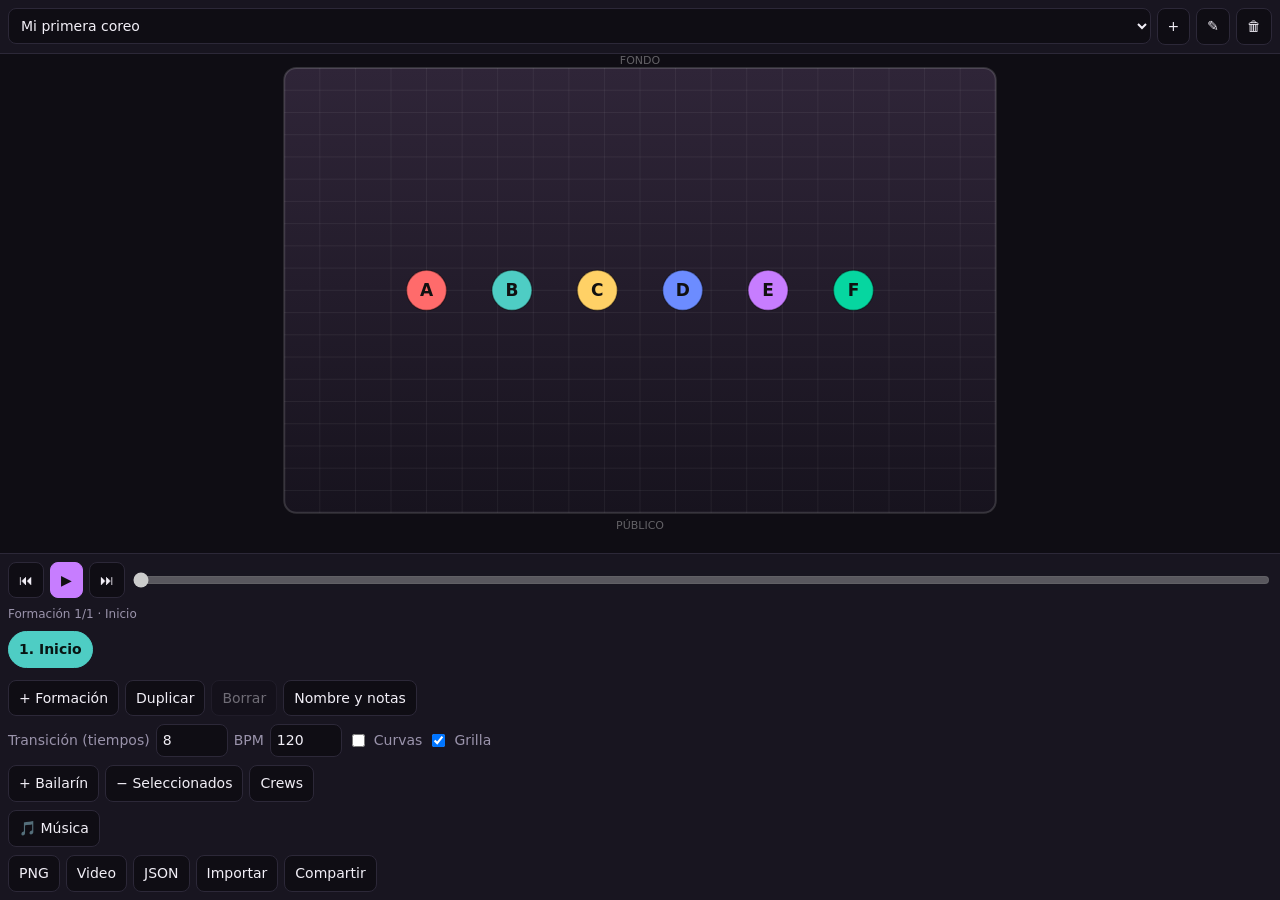
==== index.html @ 84579978 "Add files via upload" ====
<!doctype html>
<html lang="es">
<head>
  <meta charset="utf-8">
  <meta name="viewport" content="width=device-width,initial-scale=1,viewport-fit=cover">
  <meta name="theme-color" content="#0f0d14">
  <meta name="apple-mobile-web-app-capable" content="yes">
  <meta name="apple-mobile-web-app-title" content="Escenario">
  <title>Escenario · Formaciones</title>
  <link rel="manifest" href="manifest.json">
  <link rel="icon" href="icon.svg" type="image/svg+xml">
  <link rel="stylesheet" href="styles.css">
</head>
<body>
  <header class="top">
    <select id="choreoSelect" aria-label="Coreografía"></select>
    <button id="btnNewChoreo" title="Nueva coreografía">+</button>
    <button id="btnRenameChoreo" title="Renombrar">✎</button>
    <button id="btnDeleteChoreo" title="Eliminar coreografía">🗑</button>
  </header>

  <main>
    <div class="stage-wrap">
      <canvas id="stage"></canvas>
    </div>

    <section class="bar">
      <div class="transport">
        <button id="btnPrev" title="Formación anterior">⏮</button>
        <button id="btnPlay" class="primary" title="Reproducir">▶</button>
        <button id="btnNext" title="Formación siguiente">⏭</button>
        <input id="scrub" type="range" min="0" max="1000" value="0" aria-label="Línea de tiempo">
      </div>
      <div class="row"><span id="status" class="status"></span></div>
      <div id="frames" class="chips"></div>

      <div class="row">
        <button id="btnAddFrame">+ Formación</button>
        <button id="btnDupFrame">Duplicar</button>
        <button id="btnDelFrame">Borrar</button>
        <button id="btnNotes">Nombre y notas</button>
      </div>

      <div class="row">
        <label>Transición (tiempos) <input id="transBeats" type="number" min="1" max="64" value="8"></label>
        <label>BPM <input id="bpm" type="number" min="30" max="300" value="120"></label>
        <label><input id="curved" type="checkbox"> Curvas</label>
        <label><input id="snap" type="checkbox" checked> Grilla</label>
      </div>

      <div class="row">
        <button id="btnAddDancer">+ Bailarín</button>
        <button id="btnRemoveDancer">− Seleccionados</button>
        <button id="btnCrews">Crews</button>
      </div>

      <div class="row">
        <button id="btnMusic">🎵 Música</button>
        <span id="audioName" class="muted"></span>
        <input id="audioFile" type="file" accept="audio/*" hidden>
      </div>

      <div class="row">
        <button id="btnExportPng">PNG</button>
        <button id="btnExportVideo">Video</button>
        <button id="btnExportJson">JSON</button>
        <button id="btnImport">Importar</button>
        <button id="btnShare">Compartir</button>
      </div>
      <input id="importFile" type="file" accept="application/json,.json" hidden>
    </section>
  </main>

  <dialog id="dlgNotes">
    <h3>Formación</h3>
    <input id="frameName" type="text" maxlength="30" placeholder="Nombre de la formación">
    <textarea id="notesText" rows="6" placeholder="Notas para los bailarines…"></textarea>
    <div class="row"><button data-close>Listo</button></div>
  </dialog>

  <dialog id="dlgCrews">
    <h3>Crews</h3>
    <div id="crewList"></div>
    <div class="row">
      <button id="btnCrewFromSel">Crear con seleccionados</button>
      <button id="btnCrewClear">Quitar de crew</button>
      <button data-close>Cerrar</button>
    </div>
  </dialog>

  <div id="toast" class="toast" role="status"></div>

  <script src="app.js"></script>
</body>
</html>
---- styles.css ----
:root {
  --bg: #0f0d14;
  --panel: #181520;
  --line: #2c2838;
  --txt: #f2eff7;
  --muted: #9a93ab;
  --acc: #c77dff;
  --acc2: #4ecdc4;
}

* { box-sizing: border-box; }

html, body {
  height: 100%;
  margin: 0;
  background: var(--bg);
  color: var(--txt);
  font: 14px/1.35 system-ui, -apple-system, "Segoe UI", Roboto, sans-serif;
  overflow: hidden;
}

body {
  display: flex;
  flex-direction: column;
  height: 100dvh;
}

header.top {
  display: flex;
  gap: 6px;
  align-items: center;
  padding: 8px;
  padding-top: calc(8px + env(safe-area-inset-top));
  background: var(--panel);
  border-bottom: 1px solid var(--line);
}

header.top select {
  flex: 1;
  min-width: 0;
  background: var(--bg);
  color: var(--txt);
  border: 1px solid var(--line);
  border-radius: 8px;
  padding: 8px;
  font: inherit;
}

main {
  flex: 1;
  display: flex;
  flex-direction: column;
  min-height: 0;
}

.stage-wrap {
  flex: 1;
  min-height: 200px;
  position: relative;
}

#stage {
  position: absolute;
  inset: 0;
  width: 100%;
  height: 100%;
  display: block;
  touch-action: none;
}

.bar {
  background: var(--panel);
  border-top: 1px solid var(--line);
  padding: 8px;
  padding-bottom: calc(8px + env(safe-area-inset-bottom));
  display: flex;
  flex-direction: column;
  gap: 8px;
  max-height: 45dvh;
  overflow: auto;
}

.row {
  display: flex;
  flex-wrap: wrap;
  gap: 6px;
  align-items: center;
}

.transport {
  display: flex;
  gap: 6px;
  align-items: center;
}

.transport input[type=range] {
  flex: 1;
  min-width: 0;
}

button {
  background: var(--bg);
  color: var(--txt);
  border: 1px solid var(--line);
  border-radius: 8px;
  padding: 8px 10px;
  font: inherit;
  cursor: pointer;
  min-height: 36px;
}

button.primary {
  background: var(--acc);
  border-color: var(--acc);
  color: #111;
  font-weight: 700;
}

button:disabled { opacity: .4; cursor: default; }

input[type=number] {
  width: 72px;
  background: var(--bg);
  color: var(--txt);
  border: 1px solid var(--line);
  border-radius: 8px;
  padding: 6px;
  font: inherit;
}

label {
  display: flex;
  gap: 6px;
  align-items: center;
  color: var(--muted);
}

.chips {
  display: flex;
  gap: 6px;
  overflow-x: auto;
  padding-bottom: 4px;
}

.chip {
  white-space: nowrap;
  border-radius: 999px;
}

.chip.on {
  background: var(--acc2);
  color: #081513;
  border-color: var(--acc2);
  font-weight: 700;
}

.status {
  color: var(--muted);
  font-size: 12px;
  white-space: nowrap;
}

.muted { color: var(--muted); }

.dot::after {
  content: "•";
  color: var(--acc2);
  margin-left: 4px;
}

dialog {
  background: var(--panel);
  color: var(--txt);
  border: 1px solid var(--line);
  border-radius: 14px;
  width: min(94vw, 460px);
  padding: 16px;
}

dialog::backdrop { background: rgba(0, 0, 0, .6); }

dialog h3 { margin: 0 0 10px; }

dialog input[type=text],
dialog textarea {
  width: 100%;
  background: var(--bg);
  color: var(--txt);
  border: 1px solid var(--line);
  border-radius: 8px;
  padding: 8px;
  font: inherit;
  margin-bottom: 8px;
}

.crew {
  display: flex;
  align-items: center;
  gap: 8px;
  padding: 6px 0;
  border-bottom: 1px solid var(--line);
}

.crew strong { flex: 1; }

.swatch {
  width: 14px;
  height: 14px;
  border-radius: 50%;
}

.toast {
  position: fixed;
  left: 50%;
  bottom: 24px;
  transform: translateX(-50%) translateY(20px);
  background: #fff;
  color: #111;
  padding: 10px 14px;
  border-radius: 10px;
  opacity: 0;
  transition: opacity .25s, transform .25s;
  pointer-events: none;
  max-width: 90vw;
  z-index: 10;
}

.toast.show {
  opacity: 1;
  transform: translateX(-50%);
}
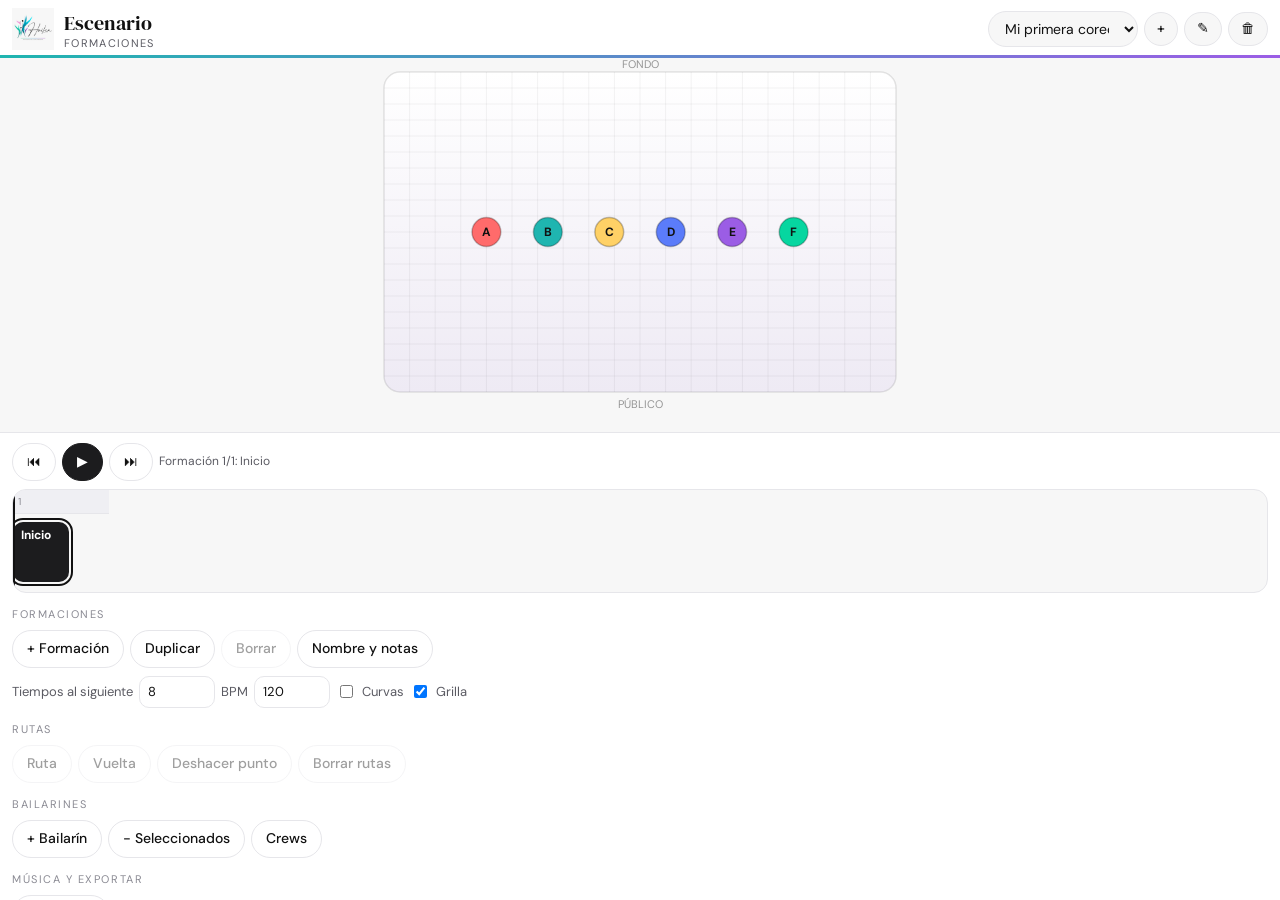
==== commit 8d61a445: "Add files via upload" ====
--- a/index.html
+++ b/index.html
@@ -3,20 +3,30 @@
 <head>
   <meta charset="utf-8">
   <meta name="viewport" content="width=device-width,initial-scale=1,viewport-fit=cover">
-  <meta name="theme-color" content="#0f0d14">
+  <meta name="theme-color" content="#F7F7F7">
   <meta name="apple-mobile-web-app-capable" content="yes">
   <meta name="apple-mobile-web-app-title" content="Escenario">
-  <title>Escenario · Formaciones</title>
+  <title>Escenario · Huilén</title>
   <link rel="manifest" href="manifest.json">
-  <link rel="icon" href="icon.svg" type="image/svg+xml">
+  <link rel="icon" href="logo.png" type="image/png">
+  <link rel="preconnect" href="https://fonts.googleapis.com">
+  <link rel="preconnect" href="https://fonts.gstatic.com" crossorigin>
+  <link href="https://fonts.googleapis.com/css2?family=DM+Serif+Display&family=DM+Sans:wght@400;500;700&display=swap" rel="stylesheet">
   <link rel="stylesheet" href="styles.css">
 </head>
 <body>
   <header class="top">
-    <select id="choreoSelect" aria-label="Coreografía"></select>
-    <button id="btnNewChoreo" title="Nueva coreografía">+</button>
-    <button id="btnRenameChoreo" title="Renombrar">✎</button>
-    <button id="btnDeleteChoreo" title="Eliminar coreografía">🗑</button>
+    <img src="logo.png" alt="Huilén" class="logo">
+    <div class="brand">
+      <strong>Escenario</strong>
+      <span>Formaciones</span>
+    </div>
+    <div class="top-actions">
+      <select id="choreoSelect" aria-label="Coreografía"></select>
+      <button id="btnNewChoreo" class="pill" title="Nueva coreografía">+</button>
+      <button id="btnRenameChoreo" class="pill" title="Renombrar">✎</button>
+      <button id="btnDeleteChoreo" class="pill" title="Eliminar coreografía">🗑</button>
+    </div>
   </header>
 
   <main>
@@ -29,11 +39,12 @@
         <button id="btnPrev" title="Formación anterior">⏮</button>
         <button id="btnPlay" class="primary" title="Reproducir">▶</button>
         <button id="btnNext" title="Formación siguiente">⏭</button>
-        <input id="scrub" type="range" min="0" max="1000" value="0" aria-label="Línea de tiempo">
+        <span id="status" class="status"></span>
       </div>
-      <div class="row"><span id="status" class="status"></span></div>
-      <div id="frames" class="chips"></div>
 
+      <div id="timeline" class="timeline" aria-label="Línea de tiempo"></div>
+
+      <p class="eyebrow">Formaciones</p>
       <div class="row">
         <button id="btnAddFrame">+ Formación</button>
         <button id="btnDupFrame">Duplicar</button>
@@ -42,24 +53,33 @@
       </div>
 
       <div class="row">
-        <label>Transición (tiempos) <input id="transBeats" type="number" min="1" max="64" value="8"></label>
+        <label>Tiempos al siguiente <input id="transBeats" type="number" min="1" max="64" value="8"></label>
         <label>BPM <input id="bpm" type="number" min="30" max="300" value="120"></label>
         <label><input id="curved" type="checkbox"> Curvas</label>
         <label><input id="snap" type="checkbox" checked> Grilla</label>
       </div>
 
+      <p class="eyebrow">Rutas</p>
+      <div class="row">
+        <button id="btnToolRoute" title="Toca el escenario para añadir puntos de ruta a los seleccionados">Ruta</button>
+        <button id="btnToolTurn" title="Toca el centro de giro para hacer dar vueltas a los seleccionados">Vuelta</button>
+        <button id="btnUndoWp">Deshacer punto</button>
+        <button id="btnClearRoutes">Borrar rutas</button>
+      </div>
+
+      <p class="eyebrow">Bailarines</p>
       <div class="row">
         <button id="btnAddDancer">+ Bailarín</button>
         <button id="btnRemoveDancer">− Seleccionados</button>
         <button id="btnCrews">Crews</button>
       </div>
 
+      <p class="eyebrow">Música y exportar</p>
       <div class="row">
         <button id="btnMusic">🎵 Música</button>
         <span id="audioName" class="muted"></span>
         <input id="audioFile" type="file" accept="audio/*" hidden>
       </div>
-
       <div class="row">
         <button id="btnExportPng">PNG</button>
         <button id="btnExportVideo">Video</button>
--- a/styles.css
+++ b/styles.css
@@ -1,11 +1,15 @@
 :root {
-  --bg: #0f0d14;
-  --panel: #181520;
-  --line: #2c2838;
-  --txt: #f2eff7;
-  --muted: #9a93ab;
-  --acc: #c77dff;
-  --acc2: #4ecdc4;
+  --bg: #f7f7f7;
+  --card: #ffffff;
+  --ink: #111111;
+  --ink-soft: #5b5b63;
+  --muted: #8a8a93;
+  --line: #e6e6ea;
+  --dark: #1c1c1e;
+  --teal: #1fb5b0;
+  --purple: #9b5de5;
+  --grad: linear-gradient(90deg, var(--teal), var(--purple));
+  --radius: 14px;
 }
 
 * { box-sizing: border-box; }
@@ -14,8 +18,8 @@
   height: 100%;
   margin: 0;
   background: var(--bg);
-  color: var(--txt);
-  font: 14px/1.35 system-ui, -apple-system, "Segoe UI", Roboto, sans-serif;
+  color: var(--ink);
+  font: 14px/1.4 "DM Sans", system-ui, -apple-system, "Segoe UI", Roboto, sans-serif;
   overflow: hidden;
 }
 
@@ -25,24 +29,68 @@
   height: 100dvh;
 }
 
+/* ----- Cabecera ----- */
 header.top {
+  position: relative;
+  display: flex;
+  gap: 10px;
+  align-items: center;
+  padding: 8px 12px;
+  padding-top: calc(8px + env(safe-area-inset-top));
+  background: var(--card);
+}
+
+header.top::after {
+  content: "";
+  position: absolute;
+  left: 0;
+  right: 0;
+  bottom: 0;
+  height: 3px;
+  background: var(--grad);
+}
+
+.logo {
+  width: 42px;
+  height: 42px;
+  object-fit: contain;
+  flex: none;
+}
+
+.brand {
+  display: flex;
+  flex-direction: column;
+  line-height: 1.1;
+  min-width: 0;
+}
+
+.brand strong {
+  font: 400 20px "DM Serif Display", Georgia, serif;
+  color: var(--ink);
+}
+
+.brand span {
+  font-size: 11px;
+  letter-spacing: .12em;
+  text-transform: uppercase;
+  color: var(--ink-soft);
+}
+
+.top-actions {
+  margin-left: auto;
   display: flex;
   gap: 6px;
   align-items: center;
-  padding: 8px;
-  padding-top: calc(8px + env(safe-area-inset-top));
-  background: var(--panel);
-  border-bottom: 1px solid var(--line);
+  min-width: 0;
 }
 
 header.top select {
-  flex: 1;
-  min-width: 0;
+  max-width: 150px;
   background: var(--bg);
-  color: var(--txt);
-  border: 1px solid var(--line);
-  border-radius: 8px;
-  padding: 8px;
+  color: var(--ink);
+  border: 1px solid var(--line);
+  border-radius: 999px;
+  padding: 7px 12px;
   font: inherit;
 }
 
@@ -55,7 +103,7 @@
 
 .stage-wrap {
   flex: 1;
-  min-height: 200px;
+  min-height: 180px;
   position: relative;
 }
 
@@ -68,16 +116,25 @@
   touch-action: none;
 }
 
+/* ----- Panel inferior ----- */
 .bar {
-  background: var(--panel);
+  background: var(--card);
   border-top: 1px solid var(--line);
-  padding: 8px;
-  padding-bottom: calc(8px + env(safe-area-inset-bottom));
+  padding: 10px 12px;
+  padding-bottom: calc(10px + env(safe-area-inset-bottom));
   display: flex;
   flex-direction: column;
   gap: 8px;
-  max-height: 45dvh;
+  max-height: 52dvh;
   overflow: auto;
+}
+
+.eyebrow {
+  margin: 6px 0 0;
+  font-size: 11px;
+  letter-spacing: .14em;
+  text-transform: uppercase;
+  color: var(--muted);
 }
 
 .row {
@@ -93,38 +150,169 @@
   align-items: center;
 }
 
-.transport input[type=range] {
-  flex: 1;
+.status {
+  color: var(--ink-soft);
+  font-size: 12px;
+  white-space: nowrap;
+  overflow: hidden;
+  text-overflow: ellipsis;
   min-width: 0;
 }
 
+/* ----- Línea de tiempo ----- */
+.timeline {
+  position: relative;
+  overflow-x: auto;
+  overflow-y: hidden;
+  height: 104px;
+  flex: none;
+  background: var(--bg);
+  border: 1px solid var(--line);
+  border-radius: var(--radius);
+  touch-action: pan-x;
+}
+
+.tl-track {
+  position: relative;
+  height: 100%;
+}
+
+.tl-ruler {
+  position: absolute;
+  top: 0;
+  left: 0;
+  right: 0;
+  height: 24px;
+  background: #efeff3;
+  border-bottom: 1px solid var(--line);
+  touch-action: none;
+  cursor: pointer;
+}
+
+.tl-tick {
+  position: absolute;
+  top: 0;
+  height: 24px;
+  line-height: 24px;
+  padding-left: 4px;
+  border-left: 1px solid rgba(0, 0, 0, .12);
+  color: var(--muted);
+  font-size: 10px;
+  pointer-events: none;
+}
+
+.tl-block {
+  position: absolute;
+  top: 32px;
+  height: 60px;
+  border-radius: 10px;
+  padding: 5px 8px;
+  background: var(--grad);
+  color: #fff;
+  cursor: pointer;
+  overflow: visible;
+}
+
+.tl-block.end {
+  background: var(--dark);
+}
+
+.tl-block.on {
+  outline: 2px solid var(--ink);
+  outline-offset: 2px;
+}
+
+.tl-label {
+  display: block;
+  font-weight: 700;
+  font-size: 12px;
+  white-space: nowrap;
+  overflow: hidden;
+  text-overflow: ellipsis;
+}
+
+.tl-sub {
+  display: block;
+  font-size: 10px;
+  opacity: .9;
+  white-space: nowrap;
+  overflow: hidden;
+  text-overflow: ellipsis;
+}
+
+.tl-handle {
+  position: absolute;
+  top: 0;
+  right: -8px;
+  width: 16px;
+  height: 100%;
+  cursor: ew-resize;
+  touch-action: none;
+  z-index: 3;
+}
+
+.tl-handle::after {
+  content: "";
+  position: absolute;
+  left: 6px;
+  top: 14px;
+  bottom: 14px;
+  width: 4px;
+  border-radius: 2px;
+  background: rgba(255, 255, 255, .9);
+}
+
+.tl-playhead {
+  position: absolute;
+  top: 0;
+  bottom: 0;
+  width: 2px;
+  background: var(--ink);
+  pointer-events: none;
+  z-index: 4;
+}
+
+/* ----- Botones y campos ----- */
 button {
-  background: var(--bg);
-  color: var(--txt);
-  border: 1px solid var(--line);
-  border-radius: 8px;
-  padding: 8px 10px;
+  background: var(--card);
+  color: var(--ink);
+  border: 1px solid var(--line);
+  border-radius: 999px;
+  padding: 8px 14px;
   font: inherit;
+  font-weight: 500;
   cursor: pointer;
   min-height: 36px;
 }
 
+button.pill {
+  padding: 6px 12px;
+  min-height: 34px;
+  background: var(--bg);
+}
+
 button.primary {
-  background: var(--acc);
-  border-color: var(--acc);
-  color: #111;
+  background: var(--dark);
+  border-color: var(--dark);
+  color: #fff;
   font-weight: 700;
 }
 
+button.on {
+  background: var(--teal);
+  border-color: var(--teal);
+  color: #fff;
+}
+
 button:disabled { opacity: .4; cursor: default; }
 
 input[type=number] {
-  width: 72px;
-  background: var(--bg);
-  color: var(--txt);
-  border: 1px solid var(--line);
-  border-radius: 8px;
-  padding: 6px;
+  width: 76px;
+  background: var(--card);
+  color: var(--ink);
+  border: 1px solid var(--line);
+  border-radius: 10px;
+  padding: 6px 8px;
   font: inherit;
 }
 
@@ -132,63 +320,44 @@
   display: flex;
   gap: 6px;
   align-items: center;
-  color: var(--muted);
-}
-
-.chips {
-  display: flex;
-  gap: 6px;
-  overflow-x: auto;
-  padding-bottom: 4px;
-}
-
-.chip {
-  white-space: nowrap;
-  border-radius: 999px;
-}
-
-.chip.on {
-  background: var(--acc2);
-  color: #081513;
-  border-color: var(--acc2);
-  font-weight: 700;
-}
-
-.status {
-  color: var(--muted);
-  font-size: 12px;
-  white-space: nowrap;
+  color: var(--ink-soft);
+  font-size: 13px;
 }
 
 .muted { color: var(--muted); }
 
 .dot::after {
   content: "•";
-  color: var(--acc2);
+  color: var(--purple);
   margin-left: 4px;
 }
 
+/* ----- Diálogos ----- */
 dialog {
-  background: var(--panel);
-  color: var(--txt);
-  border: 1px solid var(--line);
-  border-radius: 14px;
+  background: var(--card);
+  color: var(--ink);
+  border: 1px solid var(--line);
+  border-radius: 18px;
   width: min(94vw, 460px);
-  padding: 16px;
-}
-
-dialog::backdrop { background: rgba(0, 0, 0, .6); }
-
-dialog h3 { margin: 0 0 10px; }
+  padding: 18px;
+  box-shadow: 0 20px 50px rgba(0, 0, 0, .15);
+}
+
+dialog::backdrop { background: rgba(20, 20, 24, .35); }
+
+dialog h3 {
+  margin: 0 0 12px;
+  font: 400 22px "DM Serif Display", Georgia, serif;
+}
 
 dialog input[type=text],
 dialog textarea {
   width: 100%;
   background: var(--bg);
-  color: var(--txt);
-  border: 1px solid var(--line);
-  border-radius: 8px;
-  padding: 8px;
+  color: var(--ink);
+  border: 1px solid var(--line);
+  border-radius: 10px;
+  padding: 8px 10px;
   font: inherit;
   margin-bottom: 8px;
 }
@@ -197,7 +366,7 @@
   display: flex;
   align-items: center;
   gap: 8px;
-  padding: 6px 0;
+  padding: 8px 0;
   border-bottom: 1px solid var(--line);
 }
 
@@ -214,10 +383,10 @@
   left: 50%;
   bottom: 24px;
   transform: translateX(-50%) translateY(20px);
-  background: #fff;
-  color: #111;
-  padding: 10px 14px;
-  border-radius: 10px;
+  background: var(--dark);
+  color: #fff;
+  padding: 10px 16px;
+  border-radius: 999px;
   opacity: 0;
   transition: opacity .25s, transform .25s;
   pointer-events: none;
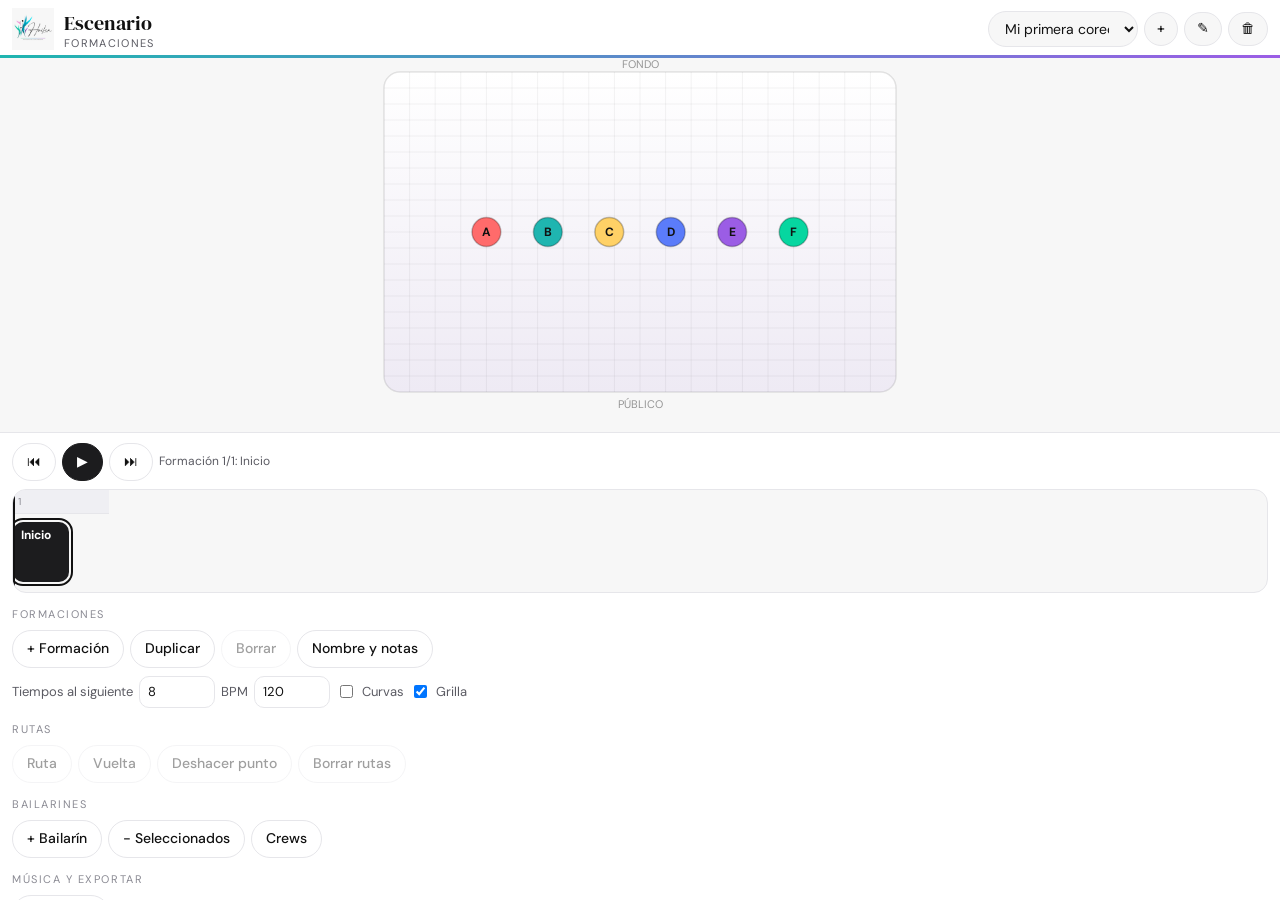
==== commit 02d111f6: "Add files via upload" ====
--- a/index.html
+++ b/index.html
@@ -62,7 +62,7 @@
       <p class="eyebrow">Rutas</p>
       <div class="row">
         <button id="btnToolRoute" title="Toca el escenario para añadir puntos de ruta a los seleccionados">Ruta</button>
-        <button id="btnToolTurn" title="Toca el centro de giro para hacer dar vueltas a los seleccionados">Vuelta</button>
+        <button id="btnToolTurn" title="El grupo seleccionado gira mientras se mueve a la siguiente formación">Vuelta</button>
         <button id="btnUndoWp">Deshacer punto</button>
         <button id="btnClearRoutes">Borrar rutas</button>
       </div>
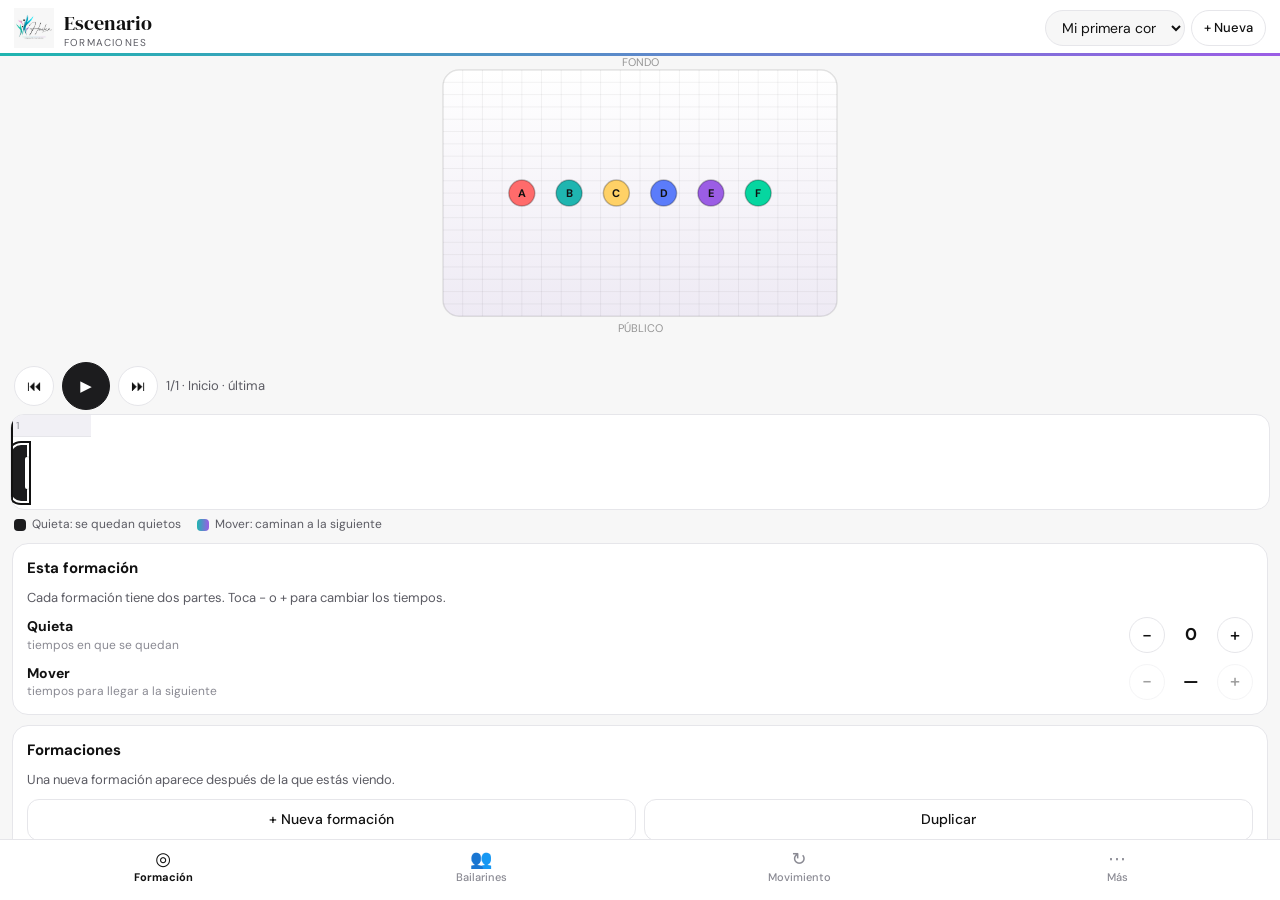
==== commit 03a2350a: "Add files via upload" ====
--- a/index.html
+++ b/index.html
@@ -16,16 +16,13 @@
 </head>
 <body>
   <header class="top">
-    <img src="logo.png" alt="Huilén" class="logo">
-    <div class="brand">
-      <strong>Escenario</strong>
-      <span>Formaciones</span>
+    <div class="brand-row">
+      <img src="logo.png" alt="Huilén" class="logo">
+      <div class="brand"><strong>Escenario</strong><span>Formaciones</span></div>
     </div>
     <div class="top-actions">
       <select id="choreoSelect" aria-label="Coreografía"></select>
-      <button id="btnNewChoreo" class="pill" title="Nueva coreografía">+</button>
-      <button id="btnRenameChoreo" class="pill" title="Renombrar">✎</button>
-      <button id="btnDeleteChoreo" class="pill" title="Eliminar coreografía">🗑</button>
+      <button id="btnNewChoreo" class="pill" title="Crear una coreografía nueva">+ Nueva</button>
     </div>
   </header>
 
@@ -34,77 +31,166 @@
       <canvas id="stage"></canvas>
     </div>
 
-    <section class="bar">
-      <div class="transport">
-        <button id="btnPrev" title="Formación anterior">⏮</button>
-        <button id="btnPlay" class="primary" title="Reproducir">▶</button>
-        <button id="btnNext" title="Formación siguiente">⏭</button>
-        <span id="status" class="status"></span>
-      </div>
-
-      <div id="timeline" class="timeline" aria-label="Línea de tiempo"></div>
-
-      <p class="eyebrow">Formaciones</p>
-      <div class="row">
-        <button id="btnAddFrame">+ Formación</button>
-        <button id="btnDupFrame">Duplicar</button>
-        <button id="btnDelFrame">Borrar</button>
-        <button id="btnNotes">Nombre y notas</button>
-      </div>
-
-      <div class="row">
-        <label>Tiempos al siguiente <input id="transBeats" type="number" min="1" max="64" value="8"></label>
-        <label>BPM <input id="bpm" type="number" min="30" max="300" value="120"></label>
-        <label><input id="curved" type="checkbox"> Curvas</label>
-        <label><input id="snap" type="checkbox" checked> Grilla</label>
-      </div>
-
-      <p class="eyebrow">Rutas</p>
-      <div class="row">
-        <button id="btnToolRoute" title="Toca el escenario para añadir puntos de ruta a los seleccionados">Ruta</button>
-        <button id="btnToolTurn" title="El grupo seleccionado gira mientras se mueve a la siguiente formación">Vuelta</button>
-        <button id="btnUndoWp">Deshacer punto</button>
-        <button id="btnClearRoutes">Borrar rutas</button>
-      </div>
-
-      <p class="eyebrow">Bailarines</p>
-      <div class="row">
-        <button id="btnAddDancer">+ Bailarín</button>
-        <button id="btnRemoveDancer">− Seleccionados</button>
-        <button id="btnCrews">Crews</button>
-      </div>
-
-      <p class="eyebrow">Música y exportar</p>
-      <div class="row">
-        <button id="btnMusic">🎵 Música</button>
-        <span id="audioName" class="muted"></span>
-        <input id="audioFile" type="file" accept="audio/*" hidden>
-      </div>
-      <div class="row">
-        <button id="btnExportPng">PNG</button>
-        <button id="btnExportVideo">Video</button>
-        <button id="btnExportJson">JSON</button>
-        <button id="btnImport">Importar</button>
-        <button id="btnShare">Compartir</button>
-      </div>
-      <input id="importFile" type="file" accept="application/json,.json" hidden>
-    </section>
+    <div class="playbar">
+      <button id="btnPrev" class="round" aria-label="Formación anterior">⏮</button>
+      <button id="btnPlay" class="round play" aria-label="Reproducir">▶</button>
+      <button id="btnNext" class="round" aria-label="Formación siguiente">⏭</button>
+      <span id="status" class="status"></span>
+    </div>
+
+    <div id="timeline" class="timeline" aria-label="Línea de tiempo"></div>
+    <div class="legend">
+      <span><i class="sw hold"></i>Quieta: se quedan quietos</span>
+      <span><i class="sw move"></i>Mover: caminan a la siguiente</span>
+    </div>
+
+    <div class="panel">
+      <!-- Pestaña 1: la formación actual -->
+      <section class="tab-panel" data-tab="formacion">
+        <div class="card">
+          <h4>Esta formación</h4>
+          <p class="help">Cada formación tiene dos partes. Toca − o + para cambiar los tiempos.</p>
+          <div class="stepper">
+            <div class="step-text"><b>Quieta</b><small>tiempos en que se quedan</small></div>
+            <div class="step-ctl">
+              <button id="holdMinus" class="round sm" aria-label="Menos quieta">−</button>
+              <span id="holdVal" class="step-val">0</span>
+              <button id="holdPlus" class="round sm" aria-label="Más quieta">+</button>
+            </div>
+          </div>
+          <div class="stepper">
+            <div class="step-text"><b>Mover</b><small>tiempos para llegar a la siguiente</small></div>
+            <div class="step-ctl">
+              <button id="beatMinus" class="round sm" aria-label="Menos mover">−</button>
+              <span id="beatVal" class="step-val">8</span>
+              <button id="beatPlus" class="round sm" aria-label="Más mover">+</button>
+            </div>
+          </div>
+        </div>
+
+        <div class="card">
+          <h4>Formaciones</h4>
+          <p class="help">Una nueva formación aparece después de la que estás viendo.</p>
+          <div class="grid2">
+            <button id="btnAddFrame" class="btn">+ Nueva formación</button>
+            <button id="btnDupFrame" class="btn">Duplicar</button>
+            <button id="btnNotes" class="btn">Nombre y notas</button>
+            <button id="btnDelFrame" class="btn danger">Borrar</button>
+          </div>
+        </div>
+      </section>
+
+      <!-- Pestaña 2: bailarines -->
+      <section class="tab-panel" data-tab="bailarines" hidden>
+        <div class="card">
+          <h4>Bailarines</h4>
+          <p class="help">Toca un bailarín para seleccionarlo. Arrastra sobre el escenario para elegir varios. Doble toque para cambiarle el nombre.</p>
+          <div class="grid2">
+            <button id="btnAddDancer" class="btn">+ Agregar</button>
+            <button id="btnRemoveDancer" class="btn danger">Quitar seleccionados</button>
+          </div>
+        </div>
+        <div class="card">
+          <h4>Crews</h4>
+          <p class="help">Un crew es un grupo de bailarines con su propio color.</p>
+          <button id="btnCrews" class="btn wide">Ver crews</button>
+        </div>
+      </section>
+
+      <!-- Pestaña 3: movimientos -->
+      <section class="tab-panel" data-tab="movimiento" hidden>
+        <div class="card">
+          <h4>Movimientos</h4>
+          <p class="help">Primero selecciona bailarines en el escenario. Después elige un movimiento para la transición de esta formación.</p>
+          <div class="option-list">
+            <button id="btnToolRoute" class="option">
+              <b>Ruta</b>
+              <small>toca el escenario para poner puntos de paso</small>
+            </button>
+            <button id="btnToolTurn" class="option">
+              <b>Vuelta</b>
+              <small>el grupo gira mientras se mueve</small>
+            </button>
+          </div>
+          <div class="grid2">
+            <button id="btnUndoWp" class="btn">Deshacer último punto</button>
+            <button id="btnClearRoutes" class="btn danger">Quitar movimientos</button>
+          </div>
+        </div>
+        <div class="card">
+          <h4>Dibujo</h4>
+          <label class="check"><input id="curved" type="checkbox"> Trayectorias curvas</label>
+          <label class="check"><input id="snap" type="checkbox" checked> Ajustar a la grilla</label>
+        </div>
+      </section>
+
+      <!-- Pestaña 4: más -->
+      <section class="tab-panel" data-tab="mas" hidden>
+        <div class="card">
+          <h4>Música</h4>
+          <p class="help">Al elegir una canción, la app detecta sola su ritmo y en qué segundo cae el primer tiempo. Si quedó al doble o a la mitad, usa ÷2 o ×2.</p>
+          <div class="row">
+            <button id="btnMusic" class="btn">Elegir música</button>
+            <span id="audioName" class="muted"></span>
+            <input id="audioFile" type="file" accept="audio/*" hidden>
+          </div>
+          <div class="stepper">
+            <div class="step-text"><b>BPM</b><small>tiempos por minuto</small></div>
+            <div class="step-ctl">
+              <button id="btnHalf" class="pill" title="Dividir a la mitad">÷2</button>
+              <input id="bpm" type="number" min="30" max="300" step="0.01" value="120">
+              <button id="btnDouble" class="pill" title="Multiplicar por dos">×2</button>
+            </div>
+          </div>
+          <div class="stepper">
+            <div class="step-text"><b>Primer tiempo</b><small>segundo de la música donde parte el tiempo 1</small></div>
+            <input id="offset" type="number" min="0" step="0.01" value="0">
+          </div>
+          <button id="btnDetect" class="btn wide">Detectar otra vez</button>
+        </div>
+        <div class="card">
+          <h4>Exportar y compartir</h4>
+          <div class="grid2">
+            <button id="btnExportVideo" class="btn">Video</button>
+            <button id="btnExportPng" class="btn">Imagen (PNG)</button>
+            <button id="btnShare" class="btn">Compartir</button>
+            <button id="btnExportJson" class="btn">Guardar (JSON)</button>
+          </div>
+          <button id="btnImport" class="btn wide">Importar coreografía</button>
+          <input id="importFile" type="file" accept="application/json,.json" hidden>
+        </div>
+        <div class="card">
+          <h4>Coreografía</h4>
+          <div class="grid2">
+            <button id="btnRenameChoreo" class="btn">Renombrar</button>
+            <button id="btnDeleteChoreo" class="btn danger">Eliminar</button>
+          </div>
+        </div>
+      </section>
+    </div>
+
+    <nav class="tabbar">
+      <button class="tab on" data-go="formacion"><span>◎</span>Formación</button>
+      <button class="tab" data-go="bailarines"><span>👥</span>Bailarines</button>
+      <button class="tab" data-go="movimiento"><span>↻</span>Movimiento</button>
+      <button class="tab" data-go="mas"><span>⋯</span>Más</button>
+    </nav>
   </main>
 
   <dialog id="dlgNotes">
     <h3>Formación</h3>
     <input id="frameName" type="text" maxlength="30" placeholder="Nombre de la formación">
     <textarea id="notesText" rows="6" placeholder="Notas para los bailarines…"></textarea>
-    <div class="row"><button data-close>Listo</button></div>
+    <div class="row"><button data-close class="btn dark">Listo</button></div>
   </dialog>
 
   <dialog id="dlgCrews">
     <h3>Crews</h3>
     <div id="crewList"></div>
     <div class="row">
-      <button id="btnCrewFromSel">Crear con seleccionados</button>
-      <button id="btnCrewClear">Quitar de crew</button>
-      <button data-close>Cerrar</button>
+      <button id="btnCrewFromSel" class="btn">Crear con seleccionados</button>
+      <button id="btnCrewClear" class="btn">Quitar de crew</button>
+      <button data-close class="btn dark">Cerrar</button>
     </div>
   </dialog>
 
--- a/styles.css
+++ b/styles.css
@@ -8,8 +8,8 @@
   --dark: #1c1c1e;
   --teal: #1fb5b0;
   --purple: #9b5de5;
+  --red: #d64545;
   --grad: linear-gradient(90deg, var(--teal), var(--purple));
-  --radius: 14px;
 }
 
 * { box-sizing: border-box; }
@@ -35,7 +35,8 @@
   display: flex;
   gap: 10px;
   align-items: center;
-  padding: 8px 12px;
+  justify-content: space-between;
+  padding: 8px 14px;
   padding-top: calc(8px + env(safe-area-inset-top));
   background: var(--card);
 }
@@ -50,9 +51,16 @@
   background: var(--grad);
 }
 
+.brand-row {
+  display: flex;
+  align-items: center;
+  gap: 10px;
+  min-width: 0;
+}
+
 .logo {
-  width: 42px;
-  height: 42px;
+  width: 40px;
+  height: 40px;
   object-fit: contain;
   flex: none;
 }
@@ -61,23 +69,20 @@
   display: flex;
   flex-direction: column;
   line-height: 1.1;
-  min-width: 0;
 }
 
 .brand strong {
   font: 400 20px "DM Serif Display", Georgia, serif;
-  color: var(--ink);
 }
 
 .brand span {
-  font-size: 11px;
+  font-size: 10px;
   letter-spacing: .12em;
   text-transform: uppercase;
   color: var(--ink-soft);
 }
 
 .top-actions {
-  margin-left: auto;
   display: flex;
   gap: 6px;
   align-items: center;
@@ -85,7 +90,7 @@
 }
 
 header.top select {
-  max-width: 150px;
+  max-width: 140px;
   background: var(--bg);
   color: var(--ink);
   border: 1px solid var(--line);
@@ -94,6 +99,7 @@
   font: inherit;
 }
 
+/* ----- Estructura ----- */
 main {
   flex: 1;
   display: flex;
@@ -103,7 +109,7 @@
 
 .stage-wrap {
   flex: 1;
-  min-height: 180px;
+  min-height: 200px;
   position: relative;
 }
 
@@ -116,43 +122,18 @@
   touch-action: none;
 }
 
-/* ----- Panel inferior ----- */
-.bar {
-  background: var(--card);
-  border-top: 1px solid var(--line);
-  padding: 10px 12px;
-  padding-bottom: calc(10px + env(safe-area-inset-bottom));
-  display: flex;
-  flex-direction: column;
+/* ----- Barra de reproducción ----- */
+.playbar {
+  display: flex;
+  align-items: center;
   gap: 8px;
-  max-height: 52dvh;
-  overflow: auto;
-}
-
-.eyebrow {
-  margin: 6px 0 0;
-  font-size: 11px;
-  letter-spacing: .14em;
-  text-transform: uppercase;
-  color: var(--muted);
-}
-
-.row {
-  display: flex;
-  flex-wrap: wrap;
-  gap: 6px;
-  align-items: center;
-}
-
-.transport {
-  display: flex;
-  gap: 6px;
-  align-items: center;
+  padding: 6px 14px 4px;
+  min-width: 0;
 }
 
 .status {
   color: var(--ink-soft);
-  font-size: 12px;
+  font-size: 13px;
   white-space: nowrap;
   overflow: hidden;
   text-overflow: ellipsis;
@@ -164,11 +145,12 @@
   position: relative;
   overflow-x: auto;
   overflow-y: hidden;
-  height: 104px;
+  height: 96px;
   flex: none;
-  background: var(--bg);
-  border: 1px solid var(--line);
-  border-radius: var(--radius);
+  margin: 0 10px;
+  background: var(--card);
+  border-radius: 14px;
+  border: 1px solid var(--line);
   touch-action: pan-x;
 }
 
@@ -182,8 +164,8 @@
   top: 0;
   left: 0;
   right: 0;
-  height: 24px;
-  background: #efeff3;
+  height: 22px;
+  background: #f1f0f5;
   border-bottom: 1px solid var(--line);
   touch-action: none;
   cursor: pointer;
@@ -192,8 +174,8 @@
 .tl-tick {
   position: absolute;
   top: 0;
-  height: 24px;
-  line-height: 24px;
+  height: 22px;
+  line-height: 22px;
   padding-left: 4px;
   border-left: 1px solid rgba(0, 0, 0, .12);
   color: var(--muted);
@@ -203,23 +185,28 @@
 
 .tl-block {
   position: absolute;
-  top: 32px;
-  height: 60px;
-  border-radius: 10px;
+  top: 30px;
+  height: 56px;
   padding: 5px 8px;
-  background: var(--grad);
-  color: #fff;
   cursor: pointer;
   overflow: visible;
-}
-
-.tl-block.end {
+  color: #fff;
+}
+
+.tl-hold {
   background: var(--dark);
+  border-radius: 10px 0 0 10px;
+}
+
+.tl-move {
+  background: var(--grad);
+  border-radius: 0 10px 10px 0;
 }
 
 .tl-block.on {
   outline: 2px solid var(--ink);
   outline-offset: 2px;
+  z-index: 1;
 }
 
 .tl-label {
@@ -234,7 +221,7 @@
 .tl-sub {
   display: block;
   font-size: 10px;
-  opacity: .9;
+  opacity: .85;
   white-space: nowrap;
   overflow: hidden;
   text-overflow: ellipsis;
@@ -255,11 +242,12 @@
   content: "";
   position: absolute;
   left: 6px;
-  top: 14px;
-  bottom: 14px;
+  top: 12px;
+  bottom: 12px;
   width: 4px;
   border-radius: 2px;
-  background: rgba(255, 255, 255, .9);
+  background: #fff;
+  box-shadow: 0 0 0 1px rgba(0, 0, 0, .15);
 }
 
 .tl-playhead {
@@ -272,64 +260,265 @@
   z-index: 4;
 }
 
-/* ----- Botones y campos ----- */
+.legend {
+  display: flex;
+  gap: 16px;
+  padding: 6px 14px 0;
+  font-size: 12px;
+  color: var(--ink-soft);
+  flex-wrap: wrap;
+}
+
+.legend span {
+  display: flex;
+  align-items: center;
+  gap: 6px;
+}
+
+.sw {
+  display: inline-block;
+  width: 12px;
+  height: 12px;
+  border-radius: 4px;
+}
+
+.sw.hold { background: var(--dark); }
+.sw.move { background: var(--grad); }
+
+/* ----- Panel de pestañas ----- */
+.panel {
+  flex: 0 1 auto;
+  min-height: 0;
+  max-height: 34dvh;
+  overflow-y: auto;
+  padding: 10px 12px 6px;
+}
+
+.tab-panel {
+  display: flex;
+  flex-direction: column;
+  gap: 10px;
+}
+
+.tab-panel[hidden] { display: none; }
+
+.card {
+  background: var(--card);
+  border-radius: 16px;
+  padding: 14px;
+  border: 1px solid var(--line);
+  display: flex;
+  flex-direction: column;
+  gap: 10px;
+}
+
+.card h4 {
+  margin: 0;
+  font-size: 15px;
+  font-weight: 700;
+}
+
+.help {
+  margin: 0;
+  color: var(--ink-soft);
+  font-size: 13px;
+}
+
+.muted { color: var(--muted); }
+
+.row {
+  display: flex;
+  flex-wrap: wrap;
+  gap: 8px;
+  align-items: center;
+}
+
+.grid2 {
+  display: grid;
+  grid-template-columns: 1fr 1fr;
+  gap: 8px;
+}
+
+/* Controles tipo iPhone */
+.stepper {
+  display: flex;
+  align-items: center;
+  justify-content: space-between;
+  gap: 10px;
+}
+
+.step-text {
+  display: flex;
+  flex-direction: column;
+}
+
+.step-text small {
+  color: var(--muted);
+  font-size: 12px;
+}
+
+.step-ctl {
+  display: flex;
+  align-items: center;
+  gap: 12px;
+}
+
+.step-val {
+  min-width: 28px;
+  text-align: center;
+  font-weight: 700;
+  font-size: 17px;
+}
+
+.option-list {
+  display: flex;
+  flex-direction: column;
+  gap: 8px;
+}
+
+.option {
+  text-align: left;
+  display: flex;
+  flex-direction: column;
+  gap: 2px;
+  border-radius: 14px;
+  padding: 10px 12px;
+}
+
+.option small {
+  color: var(--muted);
+  font-size: 12px;
+  font-weight: 400;
+}
+
+.check {
+  display: flex;
+  align-items: center;
+  gap: 8px;
+  color: var(--ink);
+  font-size: 14px;
+}
+
+/* ----- Botones ----- */
 button {
   background: var(--card);
   color: var(--ink);
   border: 1px solid var(--line);
-  border-radius: 999px;
-  padding: 8px 14px;
+  border-radius: 12px;
+  padding: 10px 12px;
   font: inherit;
   font-weight: 500;
   cursor: pointer;
-  min-height: 36px;
-}
-
-button.pill {
-  padding: 6px 12px;
-  min-height: 34px;
-  background: var(--bg);
-}
-
-button.primary {
+  min-height: 42px;
+}
+
+button:disabled { opacity: .4; cursor: default; }
+
+button.btn.wide { width: 100%; }
+
+button.dark {
   background: var(--dark);
   border-color: var(--dark);
   color: #fff;
   font-weight: 700;
 }
 
+button.danger { color: var(--red); }
+
 button.on {
   background: var(--teal);
   border-color: var(--teal);
   color: #fff;
 }
 
-button:disabled { opacity: .4; cursor: default; }
+button.round {
+  width: 40px;
+  height: 40px;
+  min-height: 40px;
+  padding: 0;
+  border-radius: 50%;
+  font-size: 15px;
+  display: inline-flex;
+  align-items: center;
+  justify-content: center;
+  flex: none;
+}
+
+button.round.play {
+  background: var(--dark);
+  border-color: var(--dark);
+  color: #fff;
+  width: 48px;
+  height: 48px;
+  min-height: 48px;
+}
+
+button.round.sm {
+  width: 36px;
+  height: 36px;
+  min-height: 36px;
+  font-size: 18px;
+}
 
 input[type=number] {
   width: 76px;
+  background: var(--bg);
+  color: var(--ink);
+  border: 1px solid var(--line);
+  border-radius: 10px;
+  padding: 8px;
+  font: inherit;
+}
+
+button.option.on {
+  background: var(--teal);
+  color: #fff;
+}
+
+button.option.on small { color: #e9fffe; }
+
+/* ----- Barra de pestañas (abajo, estilo iPhone) ----- */
+.tabbar {
+  flex: none;
+  display: flex;
+  justify-content: space-around;
   background: var(--card);
-  color: var(--ink);
-  border: 1px solid var(--line);
-  border-radius: 10px;
-  padding: 6px 8px;
-  font: inherit;
-}
-
-label {
-  display: flex;
-  gap: 6px;
-  align-items: center;
-  color: var(--ink-soft);
+  border-top: 1px solid var(--line);
+  padding: 6px 4px calc(6px + env(safe-area-inset-bottom));
+}
+
+.tab {
+  flex: 1;
+  border: 0;
+  background: transparent;
+  color: var(--muted);
+  display: flex;
+  flex-direction: column;
+  align-items: center;
+  gap: 2px;
+  font-size: 11px;
+  min-height: 48px;
+  padding: 4px 0;
+  border-radius: 0;
+}
+
+.tab span {
+  font-size: 18px;
+  line-height: 1;
+}
+
+.tab.on {
+  background: transparent;
+  color: var(--ink);
+  font-weight: 700;
+}
+
+button.pill {
+  min-height: 36px;
+  padding: 7px 12px;
+  border-radius: 999px;
+  white-space: nowrap;
   font-size: 13px;
-}
-
-.muted { color: var(--muted); }
-
-.dot::after {
-  content: "•";
-  color: var(--purple);
-  margin-left: 4px;
 }
 
 /* ----- Diálogos ----- */
@@ -357,9 +546,9 @@
   color: var(--ink);
   border: 1px solid var(--line);
   border-radius: 10px;
-  padding: 8px 10px;
+  padding: 10px;
   font: inherit;
-  margin-bottom: 8px;
+  margin-bottom: 10px;
 }
 
 .crew {
@@ -368,6 +557,7 @@
   gap: 8px;
   padding: 8px 0;
   border-bottom: 1px solid var(--line);
+  flex-wrap: wrap;
 }
 
 .crew strong { flex: 1; }
@@ -381,7 +571,7 @@
 .toast {
   position: fixed;
   left: 50%;
-  bottom: 24px;
+  bottom: 96px;
   transform: translateX(-50%) translateY(20px);
   background: var(--dark);
   color: #fff;
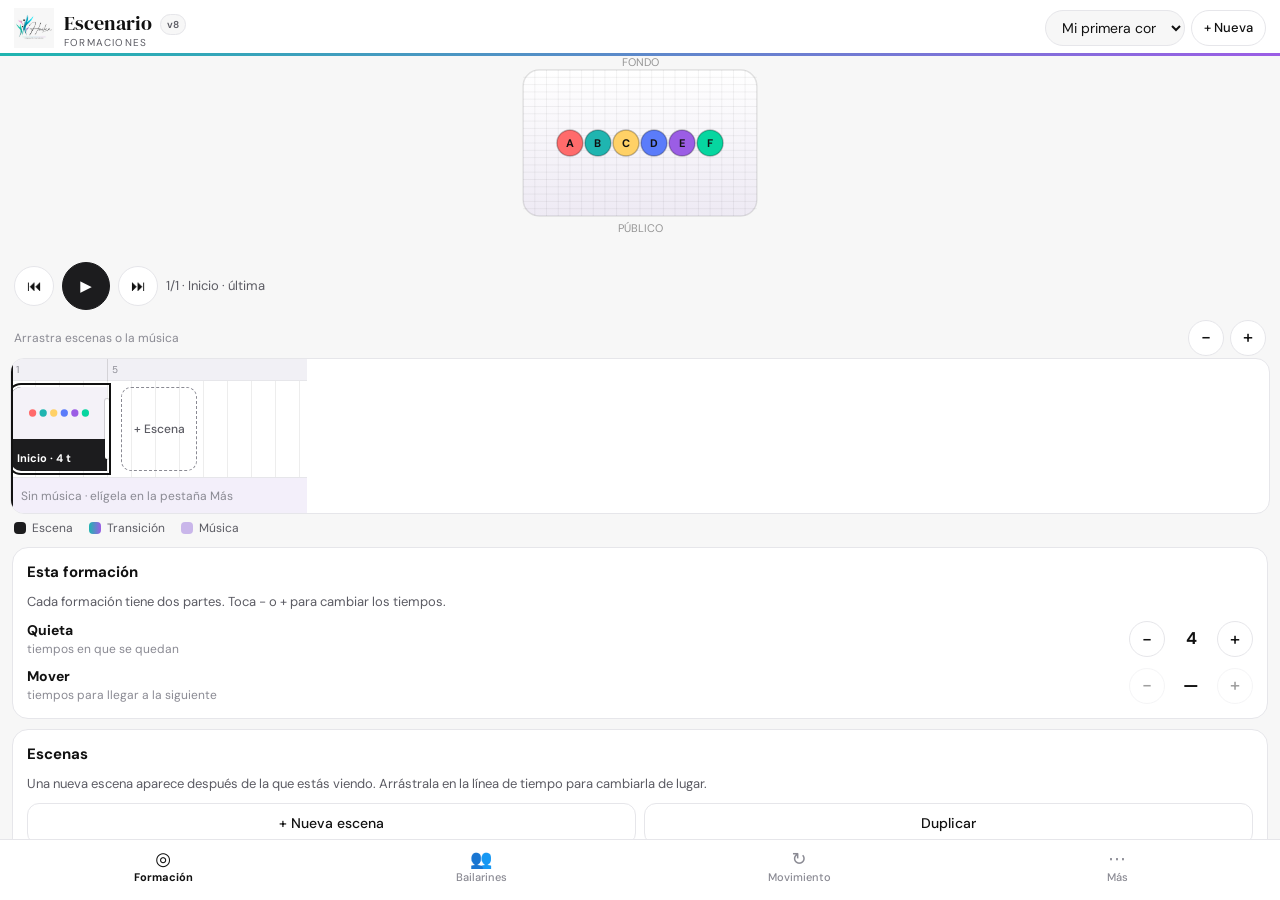
==== commit c4744af9: "Add files via upload" ====
--- a/index.html
+++ b/index.html
@@ -18,7 +18,7 @@
   <header class="top">
     <div class="brand-row">
       <img src="logo.png" alt="Huilén" class="logo">
-      <div class="brand"><strong>Escenario</strong><span>Formaciones</span></div>
+      <div class="brand"><strong>Escenario <em id="verBadge" class="ver-badge"></em></strong><span>Formaciones</span></div>
     </div>
     <div class="top-actions">
       <select id="choreoSelect" aria-label="Coreografía"></select>
@@ -38,10 +38,18 @@
       <span id="status" class="status"></span>
     </div>
 
+    <div class="tl-tools">
+      <span class="hint">Arrastra escenas o la música</span>
+      <span class="zoom">
+        <button id="btnZoomOut" class="round sm" aria-label="Alejar la línea de tiempo">−</button>
+        <button id="btnZoomIn" class="round sm" aria-label="Acercar la línea de tiempo">+</button>
+      </span>
+    </div>
     <div id="timeline" class="timeline" aria-label="Línea de tiempo"></div>
     <div class="legend">
-      <span><i class="sw hold"></i>Quieta: se quedan quietos</span>
-      <span><i class="sw move"></i>Mover: caminan a la siguiente</span>
+      <span><i class="sw scene"></i>Escena</span>
+      <span><i class="sw move"></i>Transición</span>
+      <span><i class="sw audio"></i>Música</span>
     </div>
 
     <div class="panel">
@@ -69,10 +77,10 @@
         </div>
 
         <div class="card">
-          <h4>Formaciones</h4>
-          <p class="help">Una nueva formación aparece después de la que estás viendo.</p>
-          <div class="grid2">
-            <button id="btnAddFrame" class="btn">+ Nueva formación</button>
+          <h4>Escenas</h4>
+          <p class="help">Una nueva escena aparece después de la que estás viendo. Arrástrala en la línea de tiempo para cambiarla de lugar.</p>
+          <div class="grid2">
+            <button id="btnAddFrame" class="btn">+ Nueva escena</button>
             <button id="btnDupFrame" class="btn">Duplicar</button>
             <button id="btnNotes" class="btn">Nombre y notas</button>
             <button id="btnDelFrame" class="btn danger">Borrar</button>
@@ -101,17 +109,23 @@
       <section class="tab-panel" data-tab="movimiento" hidden>
         <div class="card">
           <h4>Movimientos</h4>
-          <p class="help">Primero selecciona bailarines en el escenario. Después elige un movimiento para la transición de esta formación.</p>
+          <p class="help">Primero selecciona bailarines en el escenario. Después elige qué hacen en esta formación.</p>
           <div class="option-list">
             <button id="btnToolRoute" class="option">
               <b>Ruta</b>
-              <small>toca el escenario para poner puntos de paso</small>
+              <small>toca el escenario para poner puntos de paso mientras caminan</small>
             </button>
-            <button id="btnToolTurn" class="option">
-              <b>Vuelta</b>
-              <small>el grupo gira mientras se mueve</small>
+            <button id="btnTurnSelf" class="option">
+              <b>Vuelta propia</b>
+              <small>cada bailarín gira sobre sí mismo</small>
             </button>
-          </div>
+            <button id="btnTurnGroup" class="option">
+              <b>Vuelta en grupo o pareja</b>
+              <small>giran alrededor de su centro</small>
+            </button>
+          </div>
+          <p class="help">Vueltas de esta formación</p>
+          <div id="turnList" class="turn-list"></div>
           <div class="grid2">
             <button id="btnUndoWp" class="btn">Deshacer último punto</button>
             <button id="btnClearRoutes" class="btn danger">Quitar movimientos</button>
@@ -149,6 +163,20 @@
           <button id="btnDetect" class="btn wide">Detectar otra vez</button>
         </div>
         <div class="card">
+          <h4>Video de referencia</h4>
+          <p class="help">Se muestra arriba del video que exportas, para comparar tu formación con el video original.</p>
+          <div class="row">
+            <button id="btnRefVideo" class="btn">Elegir video</button>
+            <span id="refName" class="muted"></span>
+            <input id="refFile" type="file" accept="video/*" hidden>
+          </div>
+          <div class="stepper">
+            <div class="step-text"><b>Inicio del video</b><small>segundo del video donde parte</small></div>
+            <input id="refStart" type="number" min="0" step="0.1" value="0">
+          </div>
+          <button id="btnRefClear" class="btn wide danger">Quitar video de referencia</button>
+        </div>
+        <div class="card">
           <h4>Exportar y compartir</h4>
           <div class="grid2">
             <button id="btnExportVideo" class="btn">Video</button>
@@ -165,6 +193,12 @@
             <button id="btnRenameChoreo" class="btn">Renombrar</button>
             <button id="btnDeleteChoreo" class="btn danger">Eliminar</button>
           </div>
+          <a class="btn" href="pc.html">Abrir versión para PC</a>
+        </div>
+        <div class="card">
+          <h4>Versión</h4>
+          <p class="help">Estás usando la versión <b id="verLabel"></b>.</p>
+          <button id="btnNews" class="btn wide">Ver novedades</button>
         </div>
       </section>
     </div>
@@ -178,8 +212,8 @@
   </main>
 
   <dialog id="dlgNotes">
-    <h3>Formación</h3>
-    <input id="frameName" type="text" maxlength="30" placeholder="Nombre de la formación">
+    <h3>Escena</h3>
+    <input id="frameName" type="text" maxlength="30" placeholder="Nombre de la escena">
     <textarea id="notesText" rows="6" placeholder="Notas para los bailarines…"></textarea>
     <div class="row"><button data-close class="btn dark">Listo</button></div>
   </dialog>
@@ -194,6 +228,38 @@
     </div>
   </dialog>
 
+  <dialog id="dlgTurn">
+    <h3 id="turnTitle">Vuelta</h3>
+    <div class="field">Quién gira
+      <select id="turnType">
+        <option value="self">Cada uno sobre sí mismo</option>
+        <option value="group">Alrededor del grupo (pareja o grupo)</option>
+      </select>
+    </div>
+    <div class="field">Cuándo
+      <select id="turnWhen">
+        <option value="move">Mientras camina a la siguiente</option>
+        <option value="hold">Mientras está quieta</option>
+      </select>
+    </div>
+    <div class="grid2">
+      <div class="field">Grados <input id="turnDeg" type="number" step="10" value="360"></div>
+      <div class="field">Empieza (%) <input id="turnFrom" type="number" min="0" max="90" value="30"></div>
+    </div>
+    <div class="field">Termina (%) <input id="turnTo" type="number" min="5" max="90" value="70"></div>
+    <p class="help">Por ejemplo, de 30 a 70 hace la vuelta en medio del movimiento.</p>
+    <div class="row">
+      <button id="btnTurnOk" class="btn dark">Crear vuelta</button>
+      <button data-close class="btn">Cancelar</button>
+    </div>
+  </dialog>
+
+  <dialog id="dlgNews">
+    <h3>Novedades</h3>
+    <div id="newsList"></div>
+    <div class="row"><button data-close class="btn dark">Listo</button></div>
+  </dialog>
+
   <div id="toast" class="toast" role="status"></div>
 
   <script src="app.js"></script>
--- a/styles.css
+++ b/styles.css
@@ -513,6 +513,21 @@
   font-weight: 700;
 }
 
+.cat { display: none; }
+
+a.btn {
+  display: flex;
+  align-items: center;
+  justify-content: center;
+  min-height: 42px;
+  border-radius: 12px;
+  border: 1px solid var(--line);
+  background: var(--card);
+  color: var(--ink);
+  text-decoration: none;
+  font-weight: 500;
+}
+
 button.pill {
   min-height: 36px;
   padding: 7px 12px;
@@ -550,6 +565,125 @@
   font: inherit;
   margin-bottom: 10px;
 }
+
+/* ----- v8: storyboard, pista de audio, vueltas, novedades ----- */
+.timeline { height: 156px; touch-action: pan-x; }
+.tl-track {
+  height: 100%;
+  background-image: repeating-linear-gradient(90deg, rgba(0, 0, 0, .07) 0 1px, transparent 1px 100%);
+}
+.tl-scene,
+.tl-move {
+  position: absolute;
+  top: 28px;
+  height: 84px;
+  cursor: pointer;
+  touch-action: none;
+}
+.tl-scene {
+  background: var(--dark);
+  color: #fff;
+  border-radius: 10px 0 0 10px;
+}
+.tl-scene.on { outline: 2px solid var(--ink); outline-offset: 2px; z-index: 2; }
+.tl-thumb { position: absolute; left: 0; top: 0; display: block; border-radius: 10px 0 0 0; }
+.tl-scene .tl-label {
+  position: absolute;
+  left: 6px;
+  right: 12px;
+  bottom: 5px;
+  font-size: 11px;
+}
+.tl-move { background: var(--grad); color: #fff; border-radius: 0 10px 10px 0; padding: 8px 8px 0; }
+.tl-move .tl-label { font-size: 11px; }
+.tl-add {
+  position: absolute;
+  top: 28px;
+  height: 84px;
+  width: 76px;
+  min-height: 0;
+  padding: 0;
+  background: transparent;
+  border: 1.5px dashed var(--muted);
+  border-radius: 10px;
+  color: var(--ink-soft);
+  font-size: 12px;
+}
+.tl-audio {
+  position: absolute;
+  left: 0;
+  right: 0;
+  top: 118px;
+  height: 36px;
+  background: #f3effa;
+  border-top: 1px solid var(--line);
+  cursor: grab;
+  touch-action: none;
+  overflow: hidden;
+}
+.tl-audio canvas { position: absolute; left: 0; top: 0; }
+.tl-empty { position: absolute; left: 10px; top: 10px; font-size: 12px; color: var(--muted); pointer-events: none; }
+.tl-tools {
+  display: flex;
+  align-items: center;
+  justify-content: space-between;
+  gap: 8px;
+  padding: 6px 14px 2px;
+}
+.hint {
+  font-size: 12px;
+  color: var(--muted);
+  min-width: 0;
+  white-space: nowrap;
+  overflow: hidden;
+  text-overflow: ellipsis;
+}
+.zoom { display: flex; gap: 6px; flex: none; }
+.sw.scene { background: var(--dark); }
+.sw.audio { background: #c9b6ea; }
+.field {
+  display: flex;
+  flex-direction: column;
+  gap: 4px;
+  font-size: 13px;
+  color: var(--ink-soft);
+}
+.field select,
+.field input {
+  width: 100%;
+  background: var(--bg);
+  color: var(--ink);
+  border: 1px solid var(--line);
+  border-radius: 10px;
+  padding: 9px;
+  font: inherit;
+}
+.turn-list { display: flex; flex-direction: column; gap: 6px; }
+.turn-row {
+  display: flex;
+  justify-content: space-between;
+  align-items: center;
+  gap: 8px;
+  font-size: 12px;
+  background: var(--bg);
+  border-radius: 10px;
+  padding: 6px 6px 6px 10px;
+}
+button.turn-x { min-height: 28px; width: 28px; height: 28px; padding: 0; border-radius: 50%; flex: none; }
+.ver-badge {
+  font: 600 10px/1 "DM Sans", system-ui, sans-serif;
+  color: var(--ink-soft);
+  background: var(--bg);
+  border: 1px solid var(--line);
+  border-radius: 999px;
+  padding: 3px 6px;
+  margin-left: 4px;
+  vertical-align: middle;
+  font-style: normal;
+}
+.news-item { padding: 8px 0; border-bottom: 1px solid var(--line); }
+.news-item ul { margin: 6px 0 0; padding-left: 18px; color: var(--ink-soft); font-size: 13px; }
+.news-item li + li { margin-top: 3px; }
 
 .crew {
   display: flex;
